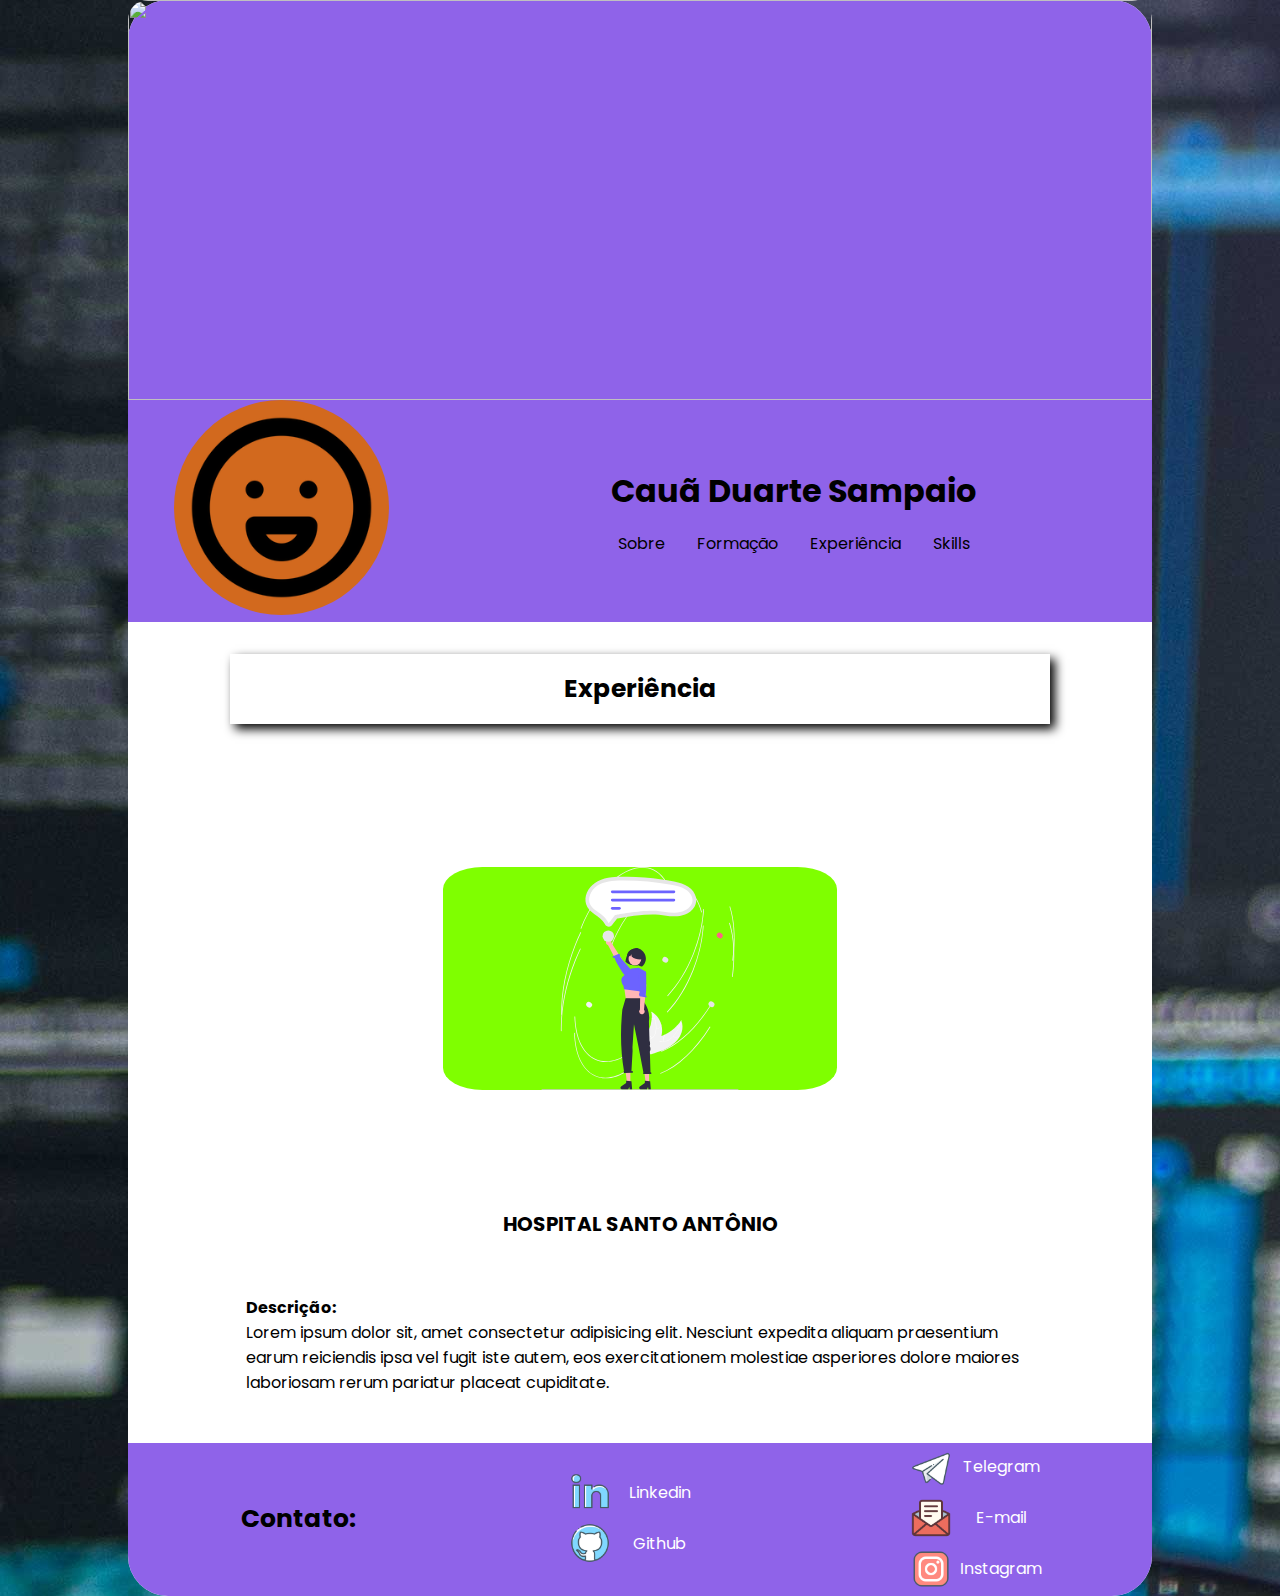
==== Code/Pages/experiencia.html @ 2b3ba754 "Em andamento" ====
<!DOCTYPE html>
<html lang="pt-br">
<head>
    <meta charset="UTF-8">
    <meta http-equiv="X-UA-Compatible" content="IE=edge">
    <meta name="viewport" content="width=device-width, initial-scale=1.0">

    <!--  TITLE  -->
    <title>Portfólio</title>
    <!--  FAVICON  -->
    <link rel="shortcut icon" href="Image/favicon.png
    " type="image/x-icon">
    <!--  CSS  -->
    <link rel="stylesheet" href="../CSS/style.css">
    <link rel="stylesheet" href="../CSS/style_experiencia.css">


</head>
<body>
    
    <!--  Container  -->
    <div id="containner">
        <header>

            <div id="img-header">
                <img src="../Image/fundo_capa.jpg" alt="" class="img-header">
            </div>
            
            <!--  Menu Mobile  -->
            <a href="javascript:;" title="" class="btn">
                <span></span>
                <span></span>
            </a>
            
            <div class="menu">
                <ul class="menu_list">
                    <li> <a href="../index.html" title="" class="menu_link">Sobre</a> </li>
                    <li> <a href="formacao.html" title="" class="menu_link">Formação</a> </li>
                    <li> <a href="experiencia.html" title="" class="menu_link">Experiência</a> </li>
                    <li> <a href="skills.html" title="" class="menu_link">Skills</a> </li>
                </ul>
            </div>
            
            <!--  Container Header  -->
            <div id="container-header">
                <div class="conteudo-header">
                    <div class="img-perfil">
                        <img src="../Image/happy.png" alt="" class="image">
                    </div>
                    <div class="center-header">
                        <div class="nome">
                            <h1> Cauã Duarte Sampaio</h1>     
                        </div>
                        <div id="menu">
                            <ul class="display">
                            <li class="bt_list"><a href="../index.html" >Sobre</a></li>
                            <li class="bt_list"><a href="formacao.html" >Formação</a></li>
                            <li class="bt_list"><a href="experiencia.html" >Experiência</a></li>
                            <li class="bt_list"><a href="skills.html" >Skills</a></li>
                        </ul>
                        </div>
                    </div>
                    
                </div>
            </div>
            
        </header>

        <div class="separacao"></div>

        <main>
            <!--  Container Main  -->
            <div id="container-main">
                <div class="conteudo-main">
                    <!--  Formação  -->
                    <div class="titulo">
                        <h2> Experiência </h2>     
                    </div>

                    <div class="experiencia">
                        <div class="list-proj">
                            <img src="../Image/undraw_Begin_chat_re_v0lw.svg" alt="" class="img-main">
                            
                            <div class="local">
                                <h3>HOSPITAL SANTO ANTÔNIO</h3>  
                            </div>

                            <p class="text">
                                <h4>Descrição:</h4>
                                Lorem ipsum dolor sit, amet consectetur adipisicing elit. Nesciunt expedita aliquam praesentium earum reiciendis ipsa vel fugit iste autem, eos exercitationem molestiae asperiores dolore maiores laboriosam rerum pariatur placeat cupiditate.
                            </p>
                        </div>

                    </div>

                </div>
            </div>

        </main>

        <div class="separacao"></div>

        <footer>
            <!--  Contaier Footer  -->
            <div id="container-footer">
                <div class="conteudo-footer">
                    <div class="contato-title">
                        <h2> Contato: </h2>
                    </div>

                    <div class="contato">
                        <div class="contato-vetor">
                            <a href="https://www.linkedin.com/in/cauã-sampaio-5064b81b9/" class="link">
                                <img src="../Image/Img/linkedin.png" class="vetor" >
                                <p class="vetor-nome">Linkedin</p>
                            </a>
                        </div>
                         
                        <div class="contato-vetor-hidden"></div>

                        <div class="contato-vetor">
                            <a href="https://github.com/Caua-Duarte" class="link">
                                <img src="../Image/Img/github.png" class="vetor" >
                                <p class="vetor-nome">Github</p>
                            </a> 
                        </div>
                    </div>
                    
                    <div class="contato">
                        
                        <div class="contato-vetor">
                            <a href="https://t.me/Caua_Duarte" class="link">
                                <img src="../Image/Img/telegram.png" class="vetor" >
                                <p class="vetor-nome">Telegram</p>
                            </a>
                        </div>
                        <div class="contato-vetor">
                            <a href="#" class="link">
                                <img src="../Image/Img/email.png" class="vetor" >
                                <p class="vetor-nome">E-mail</p>
                            </a>
                        </div>
                        <div class="contato-vetor">
                            <a href="https://instagram.com/duartecaua" class="link">
                                <img src="../Image/Img/instagram.png" class="vetor" >
                                <p class="vetor-nome">Instagram</p>
                            </a>
                        </div>
                        
                    </div>
                </div>
            </div>

        </footer>
    </div>
    <!--  Java Script  -->
    <script src="../JavaScript/on_click.js"></script>
</body>
</html>
---- Code/CSS/style.css ----
/* ====== Google Fonte ====== */
@import url('https://fonts.googleapis.com/css2?family=Poppins:wght@400;500;600&display=swap'); 

/* ========= Zerando ========= */
*{
    margin: 0;
    padding: 0;
    font-family: Poppins;
}

/* ========= Variaveis Globais ========= */
body{
    width: 100%;
    background-image: url(../Image/background.jpg);
    color: black;
}

header{
    background-color: #8f63e9;
    border-radius: 40px 40px 0px 0px;
}

footer{
    background-color: #8f63e9;
    border-radius: 0px 0px 40px 40px;
}

h2{
    font-size: 25px;
}

h3{
    font-size: 20px;
}

li{
    border: none;
    list-style-type: none;
    text-decoration: unset;
}

a{
    text-decoration: none;
    padding: 1rem;
    border-radius: 20px;
    color: black;
}

p{
    color: black;
    text-align: justify;
}

img{
    width: 200px;
}

/* ========= Funções Globais ========= */
.separacao{
    width: 100%;
    height: 2rem;
}


/* ========= Funções Globais ========= */

/* ========= ID ========= */

#containner {
    width: 80%;
    margin: auto;
    border-radius: 40px;
    background-color: rgb(255, 255, 255);
}

#img-header{
    width: 100%;
    height: 400px;
}

#container-header{
    width: 100%;
    position: relative;
    margin: auto;
}

#container-main{
    width: 100%;
    margin: auto;
}

#container-footer{
    width: 100%;
    margin: auto;

}

#menu{
    text-align: center;
    display: block;
}

/* ========= ID ========= */

/* ========= HEADER ========= */

.btn{
    display: none;
}

.menu{
        display: none;
}

.img-header{
    width: 100%;
    height: 100%;
    border-radius: 20px 20px 0px 0px;
}

.conteudo-header{
    width: 100%;
    display: flex;
    align-items: center;
}

.img-perfil{
    width: 30%; 
    text-align: center;
}

.image{
    width: 70%;
    border-radius: 100%;
    background-color: chocolate;
} 

.center-header{
    width: 70%;
}

.nome{
    width: 100%;
    text-align: center;
    
}

.display{
    width: auto;
    height: auto;
    padding-top: 1rem;
    display: inline-flex;
}

.bt_list a:hover{
    background-color: #637AE9;
    color: white;    
}


/* ========= FOOTER ========= */
.conteudo-footer{
    display: flex;
}

.contato-title{
    width: 33%;
    margin: auto;
    text-align: center;
}

.contato{
    width: 33%;
    margin: auto;
    text-align: center;
}

.contato-vetor{
    width: 60%;
    margin: auto;
    border-radius: 20px;    
}
.contato-vetor p{
    text-align: unset;
    color: white;
}

.contato-vetor .vetor{
    width: 2.5rem; 
}

.contato-vetor:hover{
    background-color: #637AE9;
}

.link{
    display: inline-flex;
    align-items: center;
    padding: 0.25rem;
}

.vetor-nome{
    width: 100px;
}


@media only screen and (max-width: 955px) {
    

    /* ========= HEADER ========= */
    #img-header{
        width: 100%;
        height: 400px;
        position: relative;
    }
    
    #container-header{
        width: 100%;
        height: 0;
        margin: auto;
        position: relative;
        top: -412px;
        color: white;
    }

    #menu{
        text-align: center;
        display: block;     
    }

    a{
        color: white;
    }

    .btn{
        display: none;
    }
    
    .menu{
            display: none;
    }    
    
    .conteudo-header{
        width: 100%;
        height: 100%;
        display: grid;
        position: relative;
        align-items: center;
    }

    .img-perfil{
        width: 50%; 
        margin: auto;
        padding: 1rem;
        text-align: center;
    }
    
    .center-header{
        width: 100%;
    }

    .nome{
        width: 100%;
        text-align: center; 
    }

    .bt_list{
        text-align: center;
    }

    .bt_list a:hover{
        background-color: #637AE9;
        color: rgb(0, 0, 0);
    }

    /* ========= FOOTER ========= */
    
    .link{
        display: list-item;
        padding: 0.25rem;
        margin: auto;
        border: none;
        list-style-type: none;
        text-decoration: unset;
    }
    
    .vetor-nome{
        width: 100px;
        margin: auto;
    }
    
}

@media only screen and (max-width: 600px) {
    body{
        background-image: none;
    }
    
    header{
        background-color: #8f63e9;
        border-radius: 0;
    }
    
    footer{
        background-color: #8f63e9;
        border-radius: 0;
    }

    #containner {
        width: 100%;
    }

    #container-header{
        top: -350px;
    }
    
    #menu{
        display: none;
    }

    /* ========= BOTÃO ========= */

    .btn{
        padding: 0;
        position: absolute;
        top: 25px;
        right: 25px;
        z-index: 2;
        display: flex;
        width: 40px;
        height: 40px;
        background-color: white;
    }
    .btn span{
        width: 20px;
        height: 2px;
        display: flex;
        background: #000;
        position: absolute;
        transition: 0.3s;
    }

    .btn span:nth-child(1){
        top: 40%;
        right: 25%;
    }
    .btn span:nth-child(2){
        top: 60%;
        right: 25%;
    }
    
    .btn.is_active span{
        background: black;
    }

    .btn.is_active span:nth-child(1){
        top: 50%;
        transform: rotate(-45deg);
    }
    
    .btn.is_active span:nth-child(2){
        top: 50%;
        transform: rotate(45deg);
    }

    .menu{
        background: #171717;
        display: flex;
        align-items: center;
        position: fixed;
        top: 0;
        left: 0;
        right: 0;
        bottom: 0;
        padding: 100px;
        z-index: 1;
        transition: .3s;
        opacity: 0;
        visibility: hidden;
    }

    .menu.is_active{
        opacity: 1;
        visibility: visible;
    }

    .menu_list{
        display: flex;
        flex-direction: column;
        list-style-type: none;
    }

    .menu_link{
        position: relative;
        display: inline-flex;
        font-weight: bold;
        font-size: 150%;
        color: white;
        text-decoration: none;
        text-transform: uppercase;
    }

    .menu_link:after{
        content: '';
        position: absolute;
        bottom: 15px;
        left: 0;
        width: 0;
        height: 3px;
        display: inline-flex;
        background: #8f63e9;
        transition: .3s;
    }

    .menu_link:hover:after{
        width: 100%;
    }


    /* ========= HEADER ========= */
    .img-header{
        border-radius: 0;
    }

    .center-header{
        width: 100%;
        text-align: center;
    }

    .nome{
        text-align: center;
    }

    
   
    /* ========= FOOTER ========= */

    .conteudo-footer{
        display: grid;
    }

    .contato-title{
        padding: 1.25rem;

    }

    .contato{
        width: 100%;
        height: 100px;
        text-align: center;
        display: inline-flex;
    }
    
    .contato-vetor{
        width: 33%;
    }

    .contato-vetor-hidden{
        width: 33%;
        height: 100px;
    }

}
---- Code/CSS/style_experiencia.css ----
/* ========= MAIN ========= */
.conteudo-main{
    width: 80%;
    margin: auto;
    }

.titulo{
    text-align: center;
    padding: 1rem;
    margin-bottom: 1rem;
    box-shadow: 5px 5px 10px 0px #000000;
}

.experiencia{
    display: flexbox;
}

.local{
    width: 80%;
    margin: auto;
    padding: 0.5rem;
    text-align: center;
}

.list-proj{
    padding: 1rem;
    display: grid;
    align-items: center;
}

.img-main{
    width: 50%;
    height: 50%;
    margin: auto;
    border-radius: 10%;
    background-color: chartreuse;
}

.text{
    padding: 1.5rem;
}

@media only screen and (max-width: 600px){
    
    .experiencia{
        display: inline-flexbox;
    }
    
    .titulo{
        box-shadow: none;
    }

    .list-proj{
        padding: 1rem;
        display: grid;
        align-items: center;
        box-shadow: 5px 5px 10px 0px #000000;
    }
    
    .img-main{
        width: 50%;
        height: 50%;
        margin: auto;
        border-radius: 100%;
        background-color: chartreuse;
    }
    
}
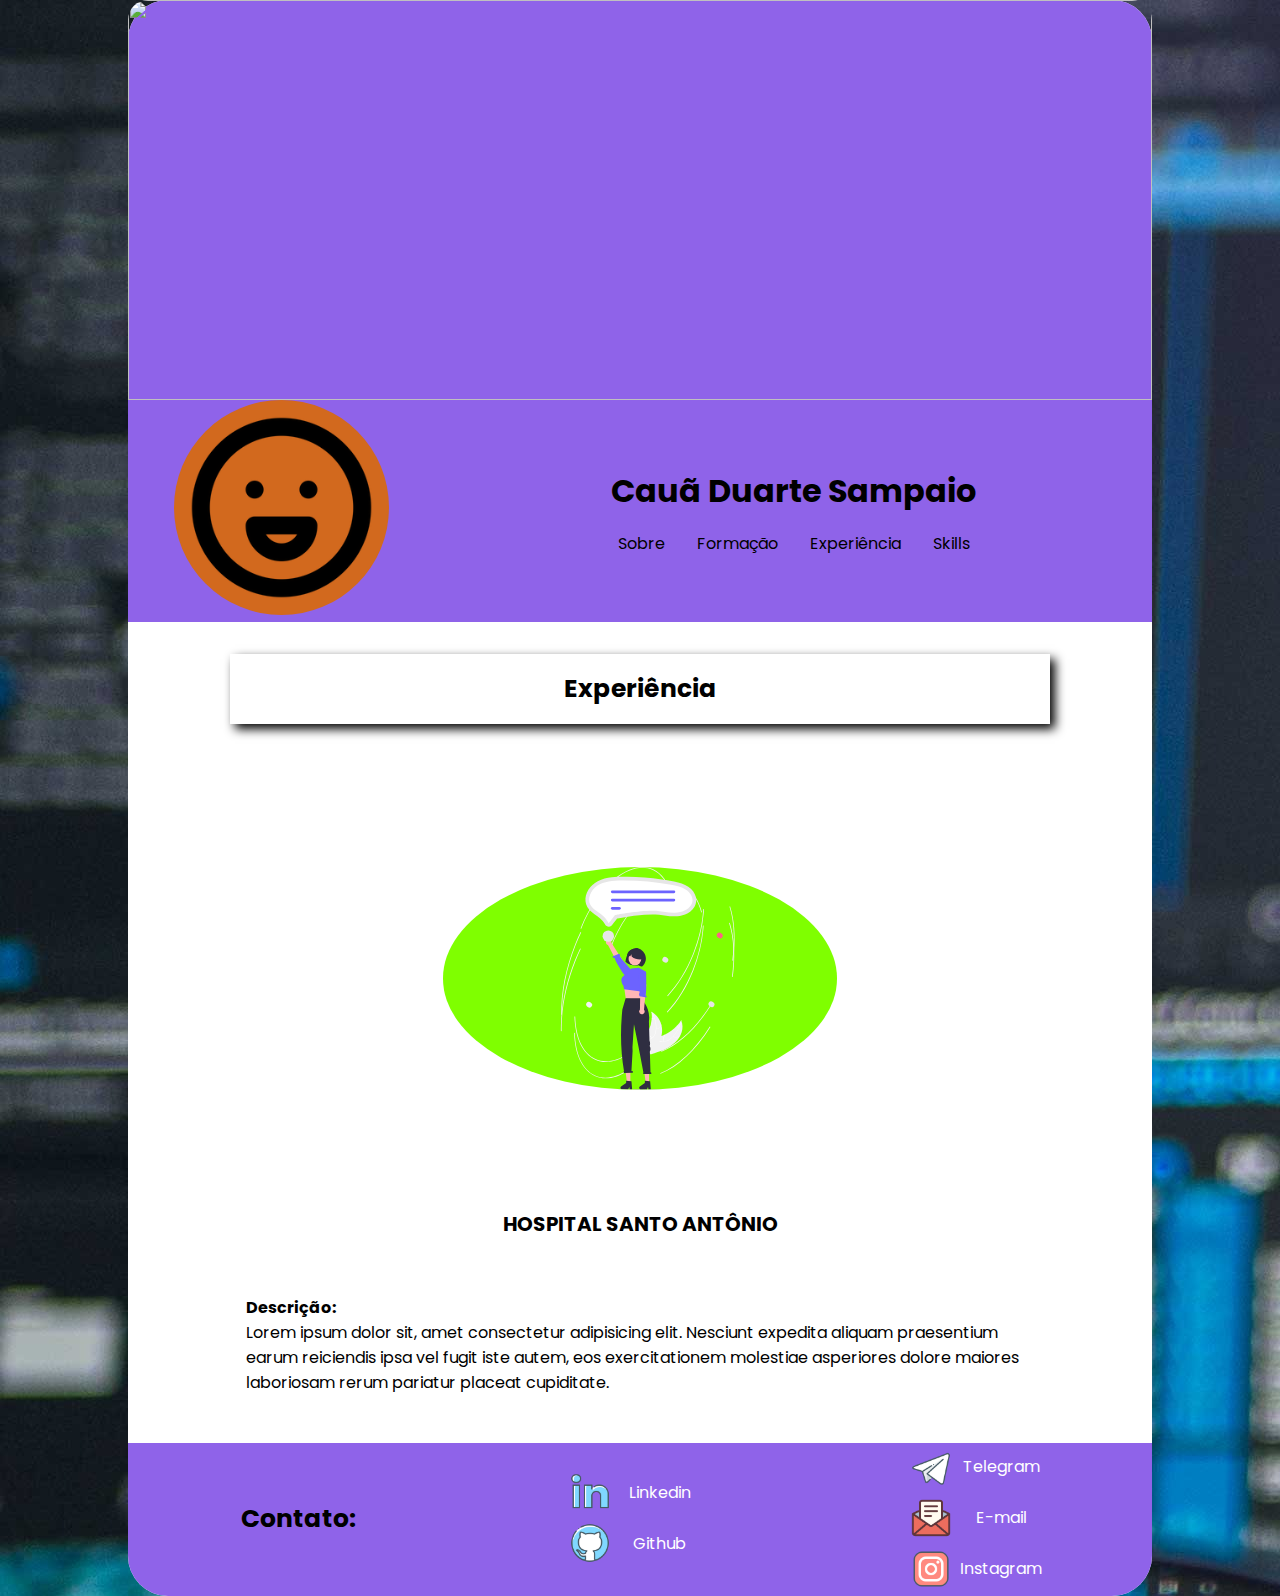
==== commit bc8a2c21: "Em andamento" ====
--- a/Code/Pages/experiencia.html
+++ b/Code/Pages/experiencia.html
@@ -19,7 +19,7 @@
 <body>
     
     <!--  Container  -->
-    <div id="containner">
+    <div id="container">
         <header>
 
             <div id="img-header">
--- a/Code/CSS/style.css
+++ b/Code/CSS/style.css
@@ -66,7 +66,7 @@
 
 /* ========= ID ========= */
 
-#containner {
+#container {
     width: 80%;
     margin: auto;
     border-radius: 40px;
@@ -155,8 +155,40 @@
 .bt_list a:hover{
     background-color: #637AE9;
     color: white;    
-}
-
+    transition: .3s;
+}
+
+
+/* ========= MAIN ========= */
+.conteudo-main{
+    width: 80%;
+    margin: auto;
+    }
+
+.titulo{
+    text-align: center;
+    padding: 1rem;
+    margin-bottom: 1rem;
+    box-shadow: 5px 5px 10px 0px #000000;
+}
+
+.list-proj{
+    padding: 1rem;
+    display: grid;
+    align-items: center;
+}
+
+.img-main{
+    width: 50%;
+    height: 50%;
+    margin: auto;
+    border-radius: 100%;
+    background-color: chartreuse;
+}
+
+.text{
+    padding: 1.5rem;
+}
 
 /* ========= FOOTER ========= */
 .conteudo-footer{
@@ -191,6 +223,7 @@
 
 .contato-vetor:hover{
     background-color: #637AE9;
+    transition: .3s;
 }
 
 .link{
@@ -306,7 +339,7 @@
         border-radius: 0;
     }
 
-    #containner {
+    #container {
         width: 100%;
     }
 
--- a/Code/CSS/style_experiencia.css
+++ b/Code/CSS/style_experiencia.css
@@ -1,16 +1,4 @@
 /* ========= MAIN ========= */
-.conteudo-main{
-    width: 80%;
-    margin: auto;
-    }
-
-.titulo{
-    text-align: center;
-    padding: 1rem;
-    margin-bottom: 1rem;
-    box-shadow: 5px 5px 10px 0px #000000;
-}
-
 .experiencia{
     display: flexbox;
 }
@@ -26,18 +14,6 @@
     padding: 1rem;
     display: grid;
     align-items: center;
-}
-
-.img-main{
-    width: 50%;
-    height: 50%;
-    margin: auto;
-    border-radius: 10%;
-    background-color: chartreuse;
-}
-
-.text{
-    padding: 1.5rem;
 }
 
 @media only screen and (max-width: 600px){
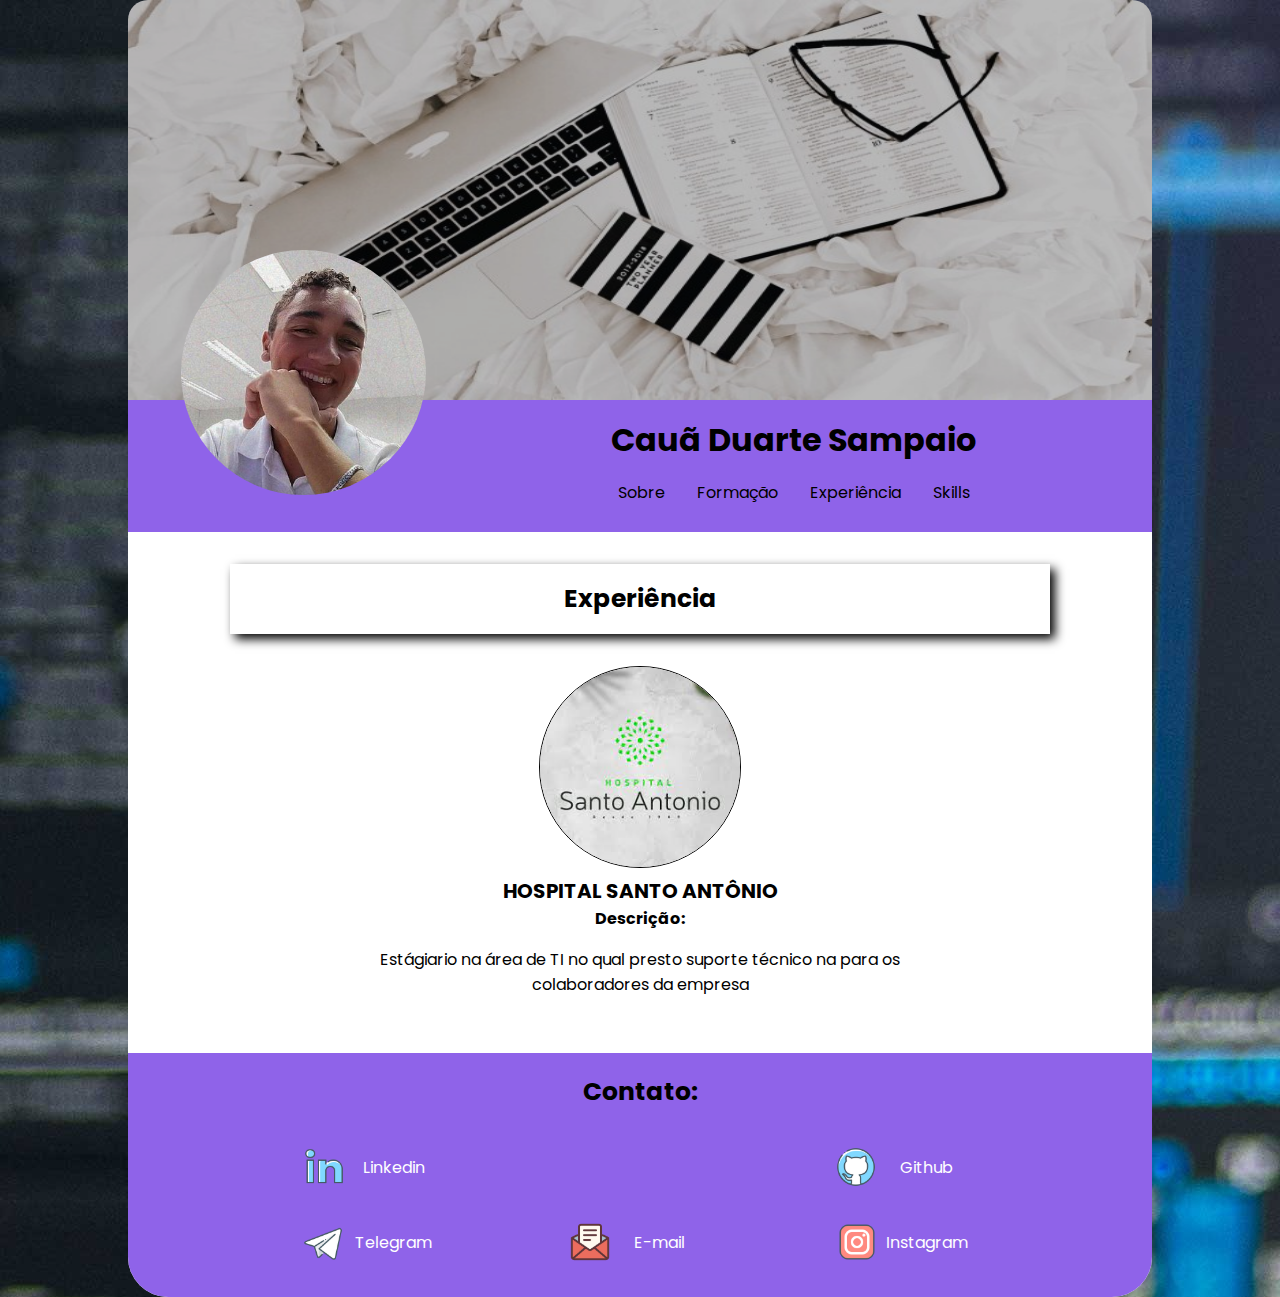
==== commit b720c29c: "Em andamento" ====
--- a/Code/Pages/experiencia.html
+++ b/Code/Pages/experiencia.html
@@ -6,9 +6,9 @@
     <meta name="viewport" content="width=device-width, initial-scale=1.0">
 
     <!--  TITLE  -->
-    <title>Portfólio</title>
+    <title>Portfólio Cauã</title>
     <!--  FAVICON  -->
-    <link rel="shortcut icon" href="Image/favicon.png
+    <link rel="shortcut icon" href="../Image/favicon.png
     " type="image/x-icon">
     <!--  CSS  -->
     <link rel="stylesheet" href="../CSS/style.css">
@@ -21,17 +21,19 @@
     <!--  Container  -->
     <div id="container">
         <header>
+            <!--  Container Header  -->
+
+            
 
             <div id="img-header">
-                <img src="../Image/fundo_capa.jpg" alt="" class="img-header">
+                <img src="../Image/fundo.png" alt="" class="img-header">
             </div>
-            
-            <!--  Menu Mobile  -->
+
             <a href="javascript:;" title="" class="btn">
                 <span></span>
                 <span></span>
             </a>
-            
+
             <div class="menu">
                 <ul class="menu_list">
                     <li> <a href="../index.html" title="" class="menu_link">Sobre</a> </li>
@@ -40,12 +42,11 @@
                     <li> <a href="skills.html" title="" class="menu_link">Skills</a> </li>
                 </ul>
             </div>
-            
-            <!--  Container Header  -->
+
             <div id="container-header">
                 <div class="conteudo-header">
                     <div class="img-perfil">
-                        <img src="../Image/happy.png" alt="" class="image">
+                        <img src="../Image/perfil.jfif" alt="" class="image">
                     </div>
                     <div class="center-header">
                         <div class="nome">
@@ -79,15 +80,15 @@
 
                     <div class="experiencia">
                         <div class="list-proj">
-                            <img src="../Image/undraw_Begin_chat_re_v0lw.svg" alt="" class="img-main">
+                            <img src="../Image/job.jfif" alt="" class="img-main">
                             
                             <div class="local">
-                                <h3>HOSPITAL SANTO ANTÔNIO</h3>  
+                                <h3>HOSPITAL SANTO ANTÔNIO</h3> 
+                                <h4>Descrição:</h4>
                             </div>
-
-                            <p class="text">
-                                <h4>Descrição:</h4>
-                                Lorem ipsum dolor sit, amet consectetur adipisicing elit. Nesciunt expedita aliquam praesentium earum reiciendis ipsa vel fugit iste autem, eos exercitationem molestiae asperiores dolore maiores laboriosam rerum pariatur placeat cupiditate.
+                            
+                            <p class="text-exp">
+                                Estágiario na área de TI no qual presto suporte técnico na para os colaboradores da empresa
                             </p>
                         </div>
 
@@ -110,7 +111,7 @@
 
                     <div class="contato">
                         <div class="contato-vetor">
-                            <a href="https://www.linkedin.com/in/cauã-sampaio-5064b81b9/" class="link">
+                            <a href="https://www.linkedin.com/in/caua-duarte-tech" class="link">
                                 <img src="../Image/Img/linkedin.png" class="vetor" >
                                 <p class="vetor-nome">Linkedin</p>
                             </a>
@@ -135,7 +136,7 @@
                             </a>
                         </div>
                         <div class="contato-vetor">
-                            <a href="#" class="link">
+                            <a href="mailto:caua.duarte.sampaio@outlook.com" class="link">
                                 <img src="../Image/Img/email.png" class="vetor" >
                                 <p class="vetor-nome">E-mail</p>
                             </a>
--- a/Code/CSS/style.css
+++ b/Code/CSS/style.css
@@ -109,7 +109,7 @@
 }
 
 .menu{
-        display: none;
+    display: none;
 }
 
 .img-header{
@@ -120,23 +120,30 @@
 
 .conteudo-header{
     width: 100%;
-    display: flex;
     align-items: center;
 }
 
 .img-perfil{
-    width: 30%; 
-    text-align: center;
+    width: 350px;
+    top: -150px;
+    left: 0%;
+    position: absolute; 
+    text-align: center;
+    align-items: center;
 }
 
 .image{
     width: 70%;
+    height: 70%;
     border-radius: 100%;
-    background-color: chocolate;
 } 
 
 .center-header{
     width: 70%;
+    height: 100px;
+    padding-top: 1rem;
+    padding-bottom: 1rem;
+    margin-left: auto;
 }
 
 .nome{
@@ -172,6 +179,10 @@
     box-shadow: 5px 5px 10px 0px #000000;
 }
 
+.tittle-proj{
+    text-align: center;
+}
+
 .list-proj{
     padding: 1rem;
     display: grid;
@@ -179,39 +190,55 @@
 }
 
 .img-main{
-    width: 50%;
-    height: 50%;
+    width: 200px;
+    height: 200px;
     margin: auto;
     border-radius: 100%;
-    background-color: chartreuse;
+    border: 1px solid black;
 }
 
 .text{
     padding: 1.5rem;
+    padding-top: 0;
 }
 
 /* ========= FOOTER ========= */
+
 .conteudo-footer{
-    display: flex;
+    width: 100%;
+    margin: auto;
+    padding-bottom: 1rem;
+    max-width: 800px;
+    text-align: right;
+    display: grid;
 }
 
 .contato-title{
     width: 33%;
     margin: auto;
+    padding: 1.25rem;
     text-align: center;
 }
 
 .contato{
+    width: 100%;
+    height: 75px;
+    margin: auto;
+    text-align: center;
+    display: inline-flex;
+}
+
+.contato-vetor{
     width: 33%;
     margin: auto;
-    text-align: center;
-}
-
-.contato-vetor{
-    width: 60%;
-    margin: auto;
-    border-radius: 20px;    
-}
+    border-radius: 20px;  
+}
+
+.contato-vetor-hidden{
+    width: 33%;
+    height: 100px;
+}
+
 .contato-vetor p{
     text-align: unset;
     color: white;
@@ -253,7 +280,7 @@
         margin: auto;
         position: relative;
         top: -412px;
-        color: white;
+        color: whitesmoke;
     }
 
     #menu{
@@ -282,7 +309,8 @@
     }
 
     .img-perfil{
-        width: 50%; 
+        position: initial;
+        width: 300px; 
         margin: auto;
         padding: 1rem;
         text-align: center;
@@ -324,7 +352,7 @@
     
 }
 
-@media only screen and (max-width: 600px) {
+@media only screen and (max-width: 650px) {
     body{
         background-image: none;
     }
@@ -362,7 +390,7 @@
         display: flex;
         width: 40px;
         height: 40px;
-        background-color: white;
+        background-color: #8f63e9;
     }
     .btn span{
         width: 20px;
@@ -468,29 +496,24 @@
    
     /* ========= FOOTER ========= */
 
-    .conteudo-footer{
-        display: grid;
-    }
-
-    .contato-title{
-        padding: 1.25rem;
-
-    }
-
-    .contato{
-        width: 100%;
-        height: 100px;
+
+    .link{
+        width: 50px;
+        padding: 1rem;
         text-align: center;
-        display: inline-flex;
-    }
-    
-    .contato-vetor{
-        width: 33%;
-    }
-
-    .contato-vetor-hidden{
-        width: 33%;
-        height: 100px;
-    }
-
+    }
+
+    .link .vetor-nome{
+        display: none;
+    }
+
+}
+
+@media only screen and (min-width: 1400px){
+    .img-main{
+        width: 300px;
+        height: 300px;
+        max-width: 400px;
+        max-height: 400px;
+    }
 }--- a/Code/CSS/style_experiencia.css
+++ b/Code/CSS/style_experiencia.css
@@ -12,8 +12,15 @@
 
 .list-proj{
     padding: 1rem;
-    display: grid;
+    display: flexbox;
     align-items: center;
+}
+
+.text-exp{
+    width: 70%;
+    margin: auto;
+    text-align: center;
+    padding: .5rem;
 }
 
 @media only screen and (max-width: 600px){
@@ -38,7 +45,6 @@
         height: 50%;
         margin: auto;
         border-radius: 100%;
-        background-color: chartreuse;
     }
     
 }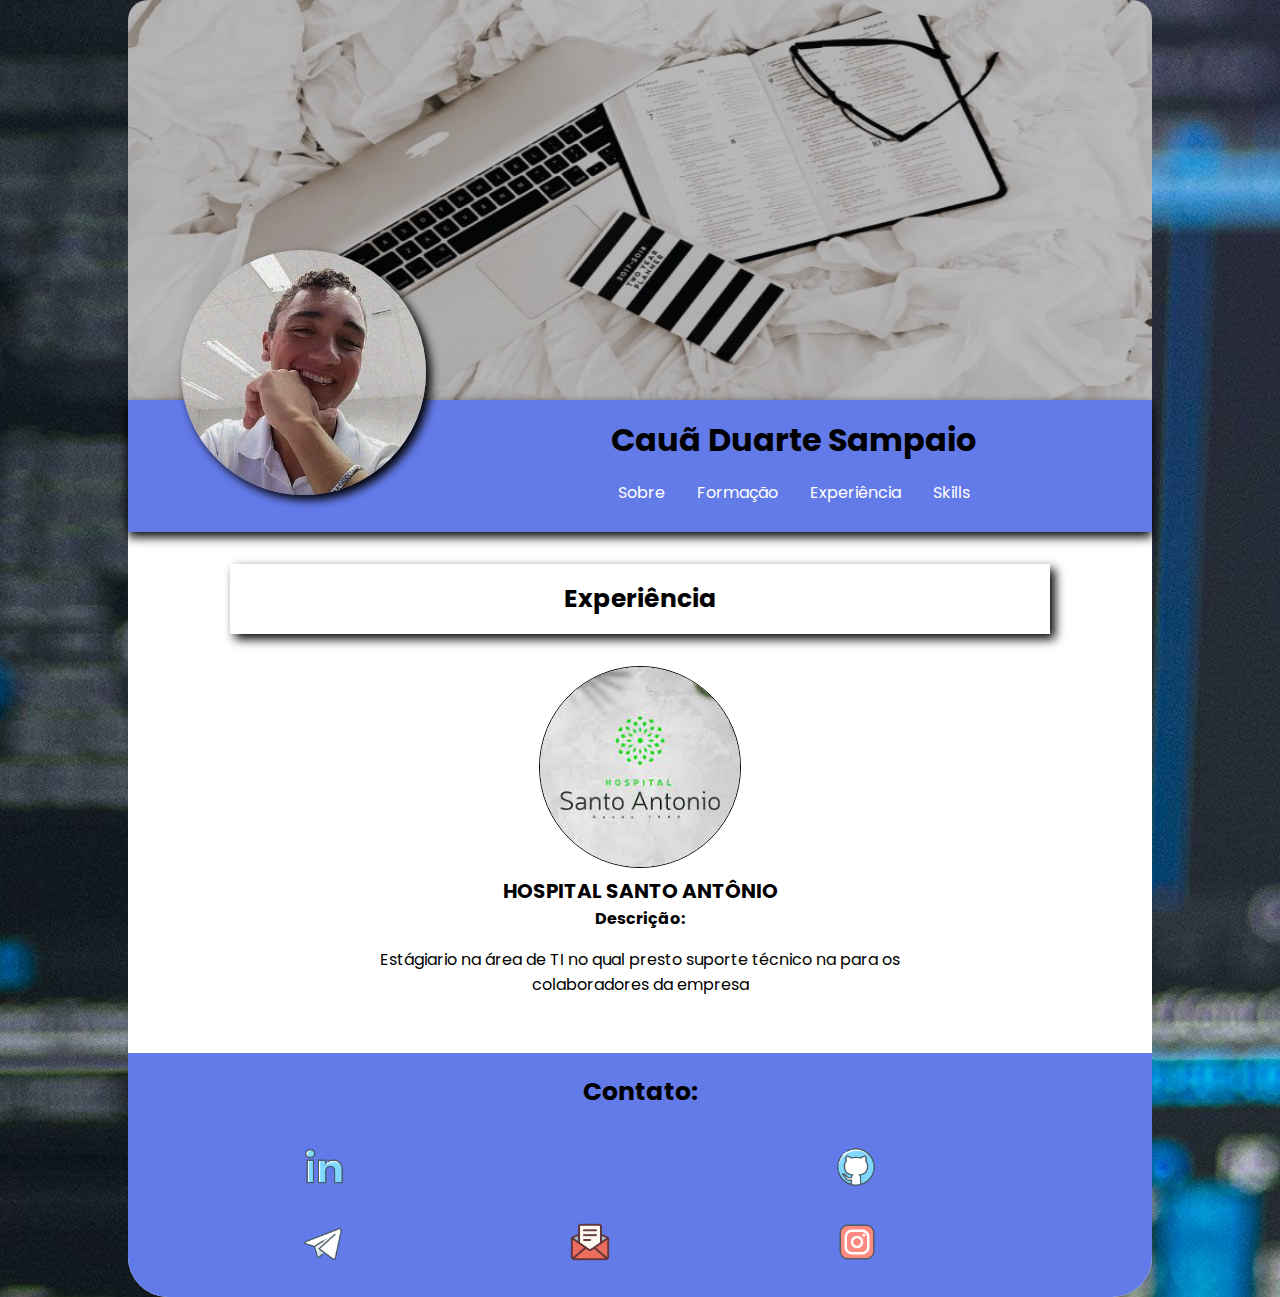
==== commit dac03826: "Em andamento" ====
--- a/Code/Pages/experiencia.html
+++ b/Code/Pages/experiencia.html
@@ -8,8 +8,7 @@
     <!--  TITLE  -->
     <title>Portfólio Cauã</title>
     <!--  FAVICON  -->
-    <link rel="shortcut icon" href="../Image/favicon.png
-    " type="image/x-icon">
+    <link rel="shortcut icon" href="../Image/care.ico" type="image/x-icon">
     <!--  CSS  -->
     <link rel="stylesheet" href="../CSS/style.css">
     <link rel="stylesheet" href="../CSS/style_experiencia.css">
--- a/Code/CSS/style.css
+++ b/Code/CSS/style.css
@@ -16,12 +16,12 @@
 }
 
 header{
-    background-color: #8f63e9;
+    background-color: #637AE9;
     border-radius: 40px 40px 0px 0px;
 }
 
 footer{
-    background-color: #8f63e9;
+    background-color: #637AE9;
     border-radius: 0px 0px 40px 40px;
 }
 
@@ -43,7 +43,7 @@
     text-decoration: none;
     padding: 1rem;
     border-radius: 20px;
-    color: black;
+    color: white;
 }
 
 p{
@@ -55,6 +55,22 @@
     width: 200px;
 }
 
+::-webkit-scrollbar{
+    width: 10px;
+    background-color: transparent;
+}
+
+::-webkit-scrollbar-thumb{
+    background: linear-gradient(transparent, #637AE9);
+    border-radius: 6px;
+    border: 0.1px solid #637AE9;
+}
+
+::-webkit-scrollbar-thumb:hover{
+    background: linear-gradient(transparent, #8f63e9);
+    border: 0.1px solid #8f63e9;
+}
+
 /* ========= Funções Globais ========= */
 .separacao{
     width: 100%;
@@ -121,6 +137,7 @@
 .conteudo-header{
     width: 100%;
     align-items: center;
+    box-shadow: 0px 5px 10px 0px #000000;
 }
 
 .img-perfil{
@@ -136,6 +153,7 @@
     width: 70%;
     height: 70%;
     border-radius: 100%;
+    box-shadow: 5px 5px 10px 0px #000000;
 } 
 
 .center-header{
@@ -160,8 +178,8 @@
 }
 
 .bt_list a:hover{
-    background-color: #637AE9;
-    color: white;    
+    background-color: white;
+    color: black;    
     transition: .3s;
 }
 
@@ -241,7 +259,7 @@
 
 .contato-vetor p{
     text-align: unset;
-    color: white;
+    color: #637AE9;
 }
 
 .contato-vetor .vetor{
@@ -249,7 +267,8 @@
 }
 
 .contato-vetor:hover{
-    background-color: #637AE9;
+    background-color: white;
+    color: black;
     transition: .3s;
 }
 
@@ -358,12 +377,10 @@
     }
     
     header{
-        background-color: #8f63e9;
         border-radius: 0;
     }
     
     footer{
-        background-color: #8f63e9;
         border-radius: 0;
     }
 
@@ -390,7 +407,7 @@
         display: flex;
         width: 40px;
         height: 40px;
-        background-color: #8f63e9;
+        background-color: #637AE9;
     }
     .btn span{
         width: 20px;
@@ -469,7 +486,7 @@
         width: 0;
         height: 3px;
         display: inline-flex;
-        background: #8f63e9;
+        background: #637AE9;
         transition: .3s;
     }
 
--- a/Code/CSS/style_experiencia.css
+++ b/Code/CSS/style_experiencia.css
@@ -41,8 +41,8 @@
     }
     
     .img-main{
-        width: 50%;
-        height: 50%;
+        width: 150px;
+        height: 150px;
         margin: auto;
         border-radius: 100%;
     }
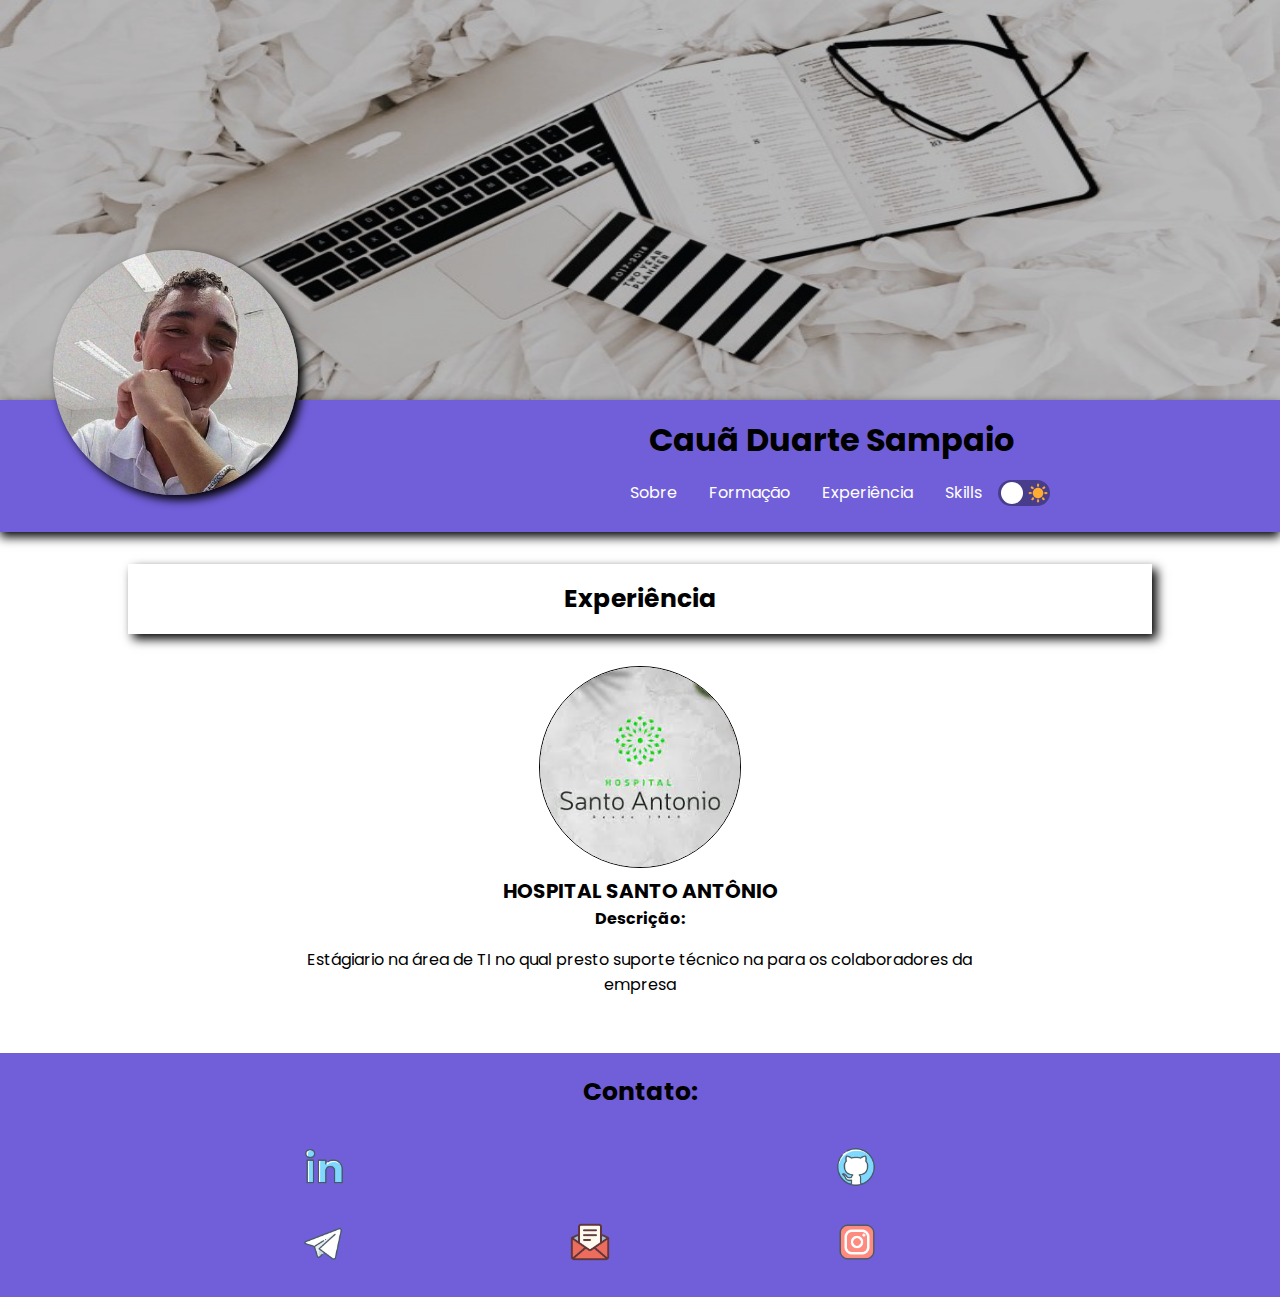
==== commit c693f837: "Em andamento" ====
--- a/Code/Pages/experiencia.html
+++ b/Code/Pages/experiencia.html
@@ -57,6 +57,16 @@
                             <li class="bt_list"><a href="formacao.html" >Formação</a></li>
                             <li class="bt_list"><a href="experiencia.html" >Experiência</a></li>
                             <li class="bt_list"><a href="skills.html" >Skills</a></li>
+                            <li>
+                                <div>
+                                    <input type="checkbox" id="checkbox" class="checkbox" />
+                                    <label for="checkbox" class="label">
+                                       <img src="../Image/Img/moon.png" alt="" class="fas fa-moon">
+                                       <img src="../Image/Img/sun.png" alt="" class="fas fa-sun">
+                                       <div class="ball"></div>
+                                    </label>
+                                </div>
+                            </li>
                         </ul>
                         </div>
                     </div>
@@ -155,5 +165,6 @@
     </div>
     <!--  Java Script  -->
     <script src="../JavaScript/on_click.js"></script>
+    <script src="../JavaScript/nocturne.js"></script>
 </body>
 </html>--- a/Code/CSS/style.css
+++ b/Code/CSS/style.css
@@ -9,21 +9,22 @@
 }
 
 /* ========= Variaveis Globais ========= */
+
 body{
     width: 100%;
-    background-image: url(../Image/background.jpg);
+    background-color: white;
     color: black;
+    transition: background 0.2s linear;
 }
 
 header{
-    background-color: #637AE9;
-    border-radius: 40px 40px 0px 0px;
+    background-color: #705FD9;
 }
 
 footer{
-    background-color: #637AE9;
-    border-radius: 0px 0px 40px 40px;
-}
+    background-color: #705FD9;
+}
+
 
 h2{
     font-size: 25px;
@@ -55,21 +56,6 @@
     width: 200px;
 }
 
-::-webkit-scrollbar{
-    width: 10px;
-    background-color: transparent;
-}
-
-::-webkit-scrollbar-thumb{
-    background: linear-gradient(transparent, #637AE9);
-    border-radius: 6px;
-    border: 0.1px solid #637AE9;
-}
-
-::-webkit-scrollbar-thumb:hover{
-    background: linear-gradient(transparent, #8f63e9);
-    border: 0.1px solid #8f63e9;
-}
 
 /* ========= Funções Globais ========= */
 .separacao{
@@ -83,10 +69,9 @@
 /* ========= ID ========= */
 
 #container {
-    width: 80%;
-    margin: auto;
-    border-radius: 40px;
-    background-color: rgb(255, 255, 255);
+    width: 100%;
+    margin: auto;
+    background-color: transparent;
 }
 
 #img-header{
@@ -131,7 +116,7 @@
 .img-header{
     width: 100%;
     height: 100%;
-    border-radius: 20px 20px 0px 0px;
+
 }
 
 .conteudo-header{
@@ -183,7 +168,6 @@
     transition: .3s;
 }
 
-
 /* ========= MAIN ========= */
 .conteudo-main{
     width: 80%;
@@ -220,6 +204,10 @@
     padding-top: 0;
 }
 
+.text a{
+    color: #705FD9;
+}
+
 /* ========= FOOTER ========= */
 
 .conteudo-footer{
@@ -259,7 +247,8 @@
 
 .contato-vetor p{
     text-align: unset;
-    color: #637AE9;
+    font-size: 1.1rem;
+    color: #705FD9;
 }
 
 .contato-vetor .vetor{
@@ -281,6 +270,119 @@
 .vetor-nome{
     width: 100px;
 }
+
+
+/* ========= SCROLL BAR ========= */
+
+::-webkit-scrollbar{
+    width: 10px;
+    background-color: transparent;
+}
+
+::-webkit-scrollbar-thumb{
+    background: linear-gradient(transparent, #705FD9);
+    border-radius: 6px;
+    border: 0.1px solid #705FD9;
+}
+
+::-webkit-scrollbar-thumb:hover{
+    background: linear-gradient(transparent, #8f63e9);
+    border: 0.1px solid #8f63e9;
+}
+
+/* ========= MODO NOTURNO ========= */
+body.dark{
+    background-color: #292c35;
+    color: #f0f0f0;
+}
+body.dark header{
+    background-color: #483d8b;
+}
+body.dark footer{
+    background-color: #483d8b;
+}
+body.dark main p{
+    color: #f0f0f0;
+}
+body.dark .contato-vetor p{
+    color: #483d8b;
+}
+body.dark .contato-vetor{
+    color: #292c35;
+}
+
+.checkbox{
+    opacity: 0;
+    position: absolute;
+}
+
+.label{
+    width: 52px;
+    height: 26px;
+    display: flex;
+    cursor: pointer;
+    position: relative;
+    align-items: center;
+    border-radius: 50px;
+    background-color: #483d8b;
+    justify-content: space-between;
+}
+
+.ball{
+    top: 2px;
+    left: 3px;
+    width: 22px;
+    height: 22px;
+    position: absolute;
+    border-radius: 100%;
+    background-color: white;
+    transition: transform 0.2s linear;
+}
+
+.checkbox:checked + .label .ball{
+    transform: translateX(25px);
+    background-color: #292c35;
+}
+.checkbox:checked + .label{
+    background-color: #705FD9;
+}
+
+.fa-moon{
+    height: 20px;
+    width: 20px;
+    padding: 2px;
+    padding-bottom: 4px;
+    border-radius: 100%;
+}
+.fa-sun{
+    height: 20px;
+    width: 20px;
+    padding: 2px;
+    border-radius: 100%;
+}
+
+
+
+
+
+
+
+@media only screen and (min-width: 1400px){
+    .img-main{
+        width: 300px;
+        height: 300px;
+        max-width: 400px;
+        max-height: 400px;
+    }
+}
+
+
+
+
+
+
+
+
 
 
 @media only screen and (max-width: 955px) {
@@ -349,7 +451,7 @@
     }
 
     .bt_list a:hover{
-        background-color: #637AE9;
+        background-color: #705FD9;
         color: rgb(0, 0, 0);
     }
 
@@ -370,6 +472,9 @@
     }
     
 }
+
+
+
 
 @media only screen and (max-width: 650px) {
     body{
@@ -407,7 +512,7 @@
         display: flex;
         width: 40px;
         height: 40px;
-        background-color: #637AE9;
+        background-color: #705FD9;
     }
     .btn span{
         width: 20px;
@@ -486,7 +591,7 @@
         width: 0;
         height: 3px;
         display: inline-flex;
-        background: #637AE9;
+        background: #705FD9;
         transition: .3s;
     }
 
@@ -526,11 +631,3 @@
 
 }
 
-@media only screen and (min-width: 1400px){
-    .img-main{
-        width: 300px;
-        height: 300px;
-        max-width: 400px;
-        max-height: 400px;
-    }
-}